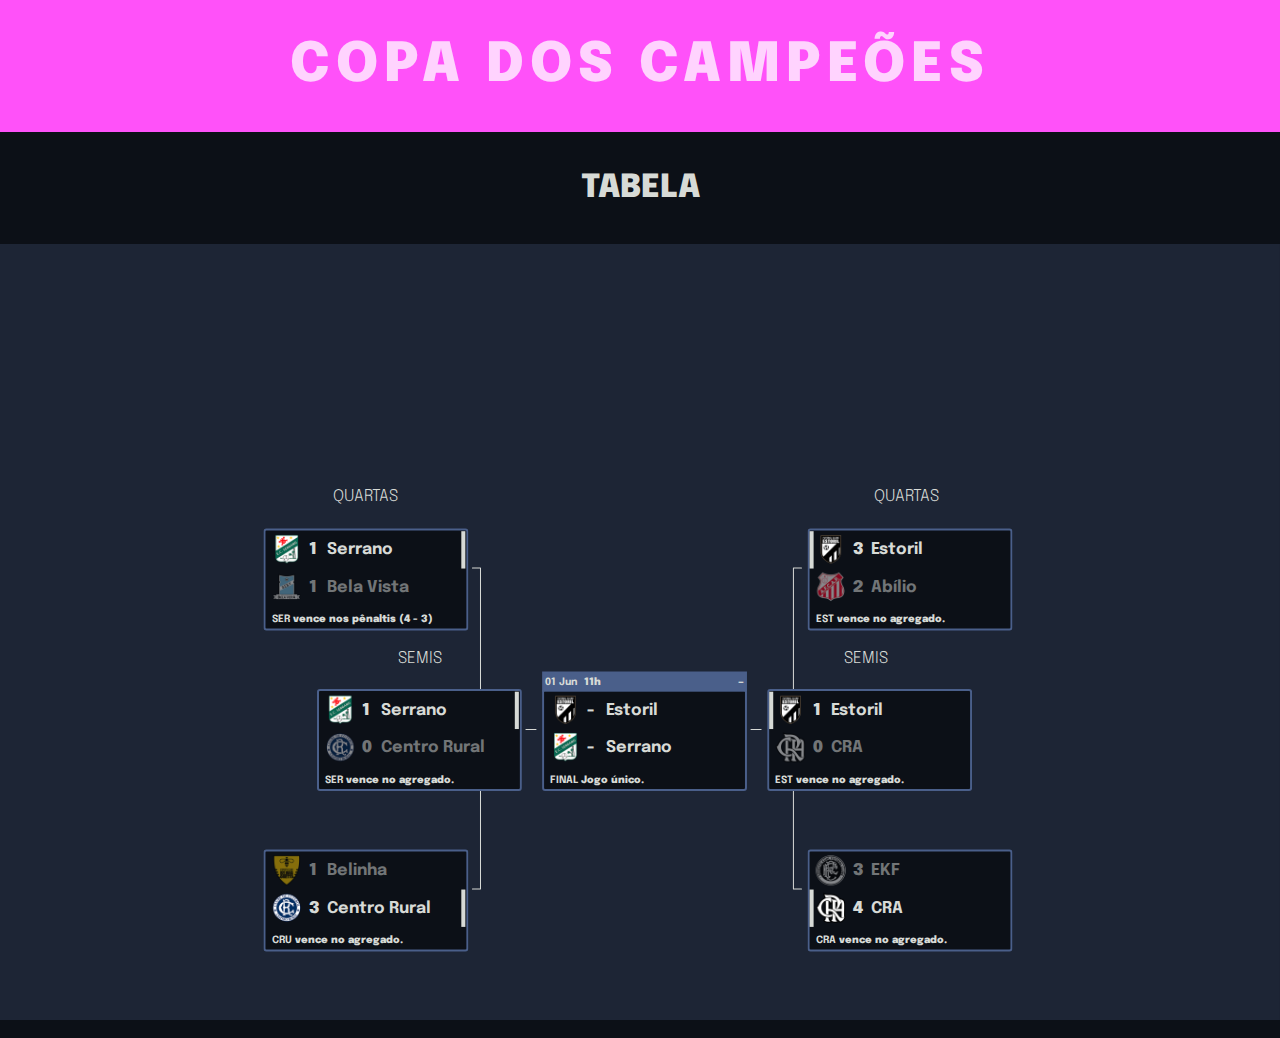
==== ClassificacaoCopaDosCampeoes.html @ d7e55023 "30.5.23 22h19" ====
<!DOCTYPE html>
<html lang="pt-br">

<head>
    <meta charset="UTF-8">
    <meta http-equiv="X-UA-Compatible" content="IE=edge">
    <meta name="viewport" content="width=device-width, initial-scale=1.0">
    <title>Classificação Liga Liméria 2019-20</title>
    <link rel="stylesheet" href="classificacaoMataMata.css">
    <link rel="preconnect" href="https://fonts.googleapis.com">
    <link rel="preconnect" href="https://fonts.gstatic.com" crossorigin>
    <link
        href="https://fonts.googleapis.com/css2?family=Epilogue:ital,wght@0,100;0,200;0,300;0,400;0,500;0,600;0,700;0,800;0,900;1,100;1,200;1,300;1,400;1,500;1,600;1,700;1,800;1,900&display=swap"
        rel="stylesheet">
</head>

<body>
    <nav id="navBar">
        <h1>COPA DOS CAMPEÕES</h1>
    </nav>
    <br>
    <h1 class="tabelaTitulo">TABELA</h1>
    <br>
    <svg viewBox="0 0 1268 769" class="BracketsScalingSvg">
        <g id="BracketsBackground">
            <rect id="BracketsBackground" width="1920" height="1080"></rect>
        </g>
        <g id="brackets" fill="none" stroke="#98A1A8" class="BracketLines"
            stroke-width="1" stroke-linecap="round" stroke-linejoin="round">
            <line x1="521" y1="481" x2="531" y2="481"></line>
            <line x1="744" y1="481" x2="754" y2="481"></line>
            <polyline points="794,321 786,321 786,505"></polyline>
            <polyline points="468,639 476,639 476,536"></polyline>
            <polyline points="468,321 476,321 476,505"></polyline>
            <polyline points="794,639 786,639 786,536"></polyline>
        </g>
        <g id="branding">
            <image width="134" href="https://cdn.nba.com/logos/playoffs/2023/L/finals.svg"
                transform="translate(570, 290)"></image>
        </g>
        <g id="conf-labels" class="BracketsLabel" font-size="16px"
            font-weight="300">
            <g text-anchor="start"><text transform="translate(105, 172)">
                </text><text transform="translate(330, 255)">QUARTAS</text><text
                    transform="translate(394, 415)">SEMIS</text></g>
            <g text-anchor="end"><text transform="translate(1155, 172)">
                </text><text transform="translate(930, 255)">QUARTAS</text><text
                    transform="translate(880, 415)">SEMIS</text></g>
        </g>
        <g class="BracketQuartas2" transform="translate(800, -36)">
            <g transform="translate(0,291)"><a><svg viewBox="0 0 203 118" height="137" width="203">
                        <g>
                            <path
                                class="BracketBackground"
                                stroke-width="2"
                                d="M200,18.3H3c-1.1,0-2,0.9-2,2v95c0,1.1,0.9,2,2,2h197c1.1,0,2-0.9,2-2v-95C202,19.2,201.1,18.3,200,18.3z">
                            </path>
                        </g>
                        <g class="BracketTextColor"
                            transform="translate(0, 23)" opacity="1">
                            <rect height="4" width="37" transform="translate(6, -3) rotate(90)"></rect>
                            <image transform="translate(8, 0)" width="30" height="30"
                                href="assets/img/estoril.png"></image><text
                                transform="translate(63, 20)" font-weight="bold">Estoril</text><text
                                transform="translate(45, 20)"
                                class="BracketTextColor">3</text>
                        </g>
                        <g class="BracketTextColor"
                            transform="translate(0, 60)" opacity="0.5">
                            <image transform="translate(8, 0)" width="30" height="30"
                                href="assets/img/abiliopedro.png"></image><text
                                transform="translate(63, 20)" font-weight="bold">Abílio</text><text
                                transform="translate(45, 20)"
                                class="BracketTextColor">2</text>
                        </g>
                        <g class="BracketSeparator" stroke-width="2px" stroke-linecap="round">
                            <line x1="2.7" x2="200" y1="57" y2="57"></line>
                        </g>
                        <g class="BracketWinTeam" transform="translate(8, 110)"><text
                                font-size="10px">
                                <tspan font-weight="bold">EST </tspan>vence no agregado.
                            </text></g>
                        <g class="BracketSeparator" stroke-width="2px" stroke-linecap="round">
                            <line x1="2.7" x2="200" y1="95" y2="95"></line>
                        </g>
                    </svg></a></g>
            <g transform="translate(0,609)"><a><svg viewBox="0 0 203 118" height="137" width="203">
                        <g>
                            <path
                                class="BracketBackground"
                                stroke-width="2"
                                d="M200,18.3H3c-1.1,0-2,0.9-2,2v95c0,1.1,0.9,2,2,2h197c1.1,0,2-0.9,2-2v-95C202,19.2,201.1,18.3,200,18.3z">
                            </path>
                        </g>
                        <g class="BracketTextColor"
                            transform="translate(0, 23)" opacity="0.5">
                            <image transform="translate(8, 0)" width="30" height="30"
                                href="assets/img/ekf.png"></image><text
                                transform="translate(63, 20)" font-weight="bold">EKF</text><text
                                transform="translate(45, 20)"
                                class="BracketTextColor">3</text>
                        </g>
                        <g class="BracketTextColor"
                            transform="translate(0, 60)" opacity="1">
                            <rect height="4" width="37" transform="translate(6, -3) rotate(90)"></rect>
                            <image transform="translate(8, 0)" width="30" height="30"
                                href="assets/img/cra.png"></image><text
                                transform="translate(63, 20)" font-weight="bold">CRA</text><text
                                transform="translate(45, 20)"
                                class="BracketTextColor">4</text>
                        </g>
                        <g class="BracketSeparator" stroke-width="2px" stroke-linecap="round">
                            <line x1="2.7" x2="200" y1="57" y2="57"></line>
                        </g>
                        <g class="BracketWinTeam" transform="translate(8, 110)"><text
                                font-size="10px">
                                <tspan font-weight="bold">CRA </tspan>vence no agregado.
                            </text></g>
                        <g class="BracketSeparator" stroke-width="2px" stroke-linecap="round">
                            <line x1="2.7" x2="200" y1="95" y2="95"></line>
                        </g>
                    </svg></a></g>
        </g>
        <g class="BracketSemis2" transform="translate(760, -36)">
            <g transform="translate(0,450)"><a><svg viewBox="0 0 203 118" height="137" width="203">
                        <g>
                            <path
                                class="BracketBackground"
                                stroke-width="2"
                                d="M200,18.3H3c-1.1,0-2,0.9-2,2v95c0,1.1,0.9,2,2,2h197c1.1,0,2-0.9,2-2v-95C202,19.2,201.1,18.3,200,18.3z">
                            </path>
                        </g>
                        <g class="BracketTextColor"
                            transform="translate(0, 23)" opacity="1">
                            <rect height="4" width="37" transform="translate(6, -3) rotate(90)"></rect>
                            <image transform="translate(8, 0)" width="30" height="30"
                                href="assets/img/estoril.png"></image><text
                                transform="translate(63, 20)" font-weight="bold">Estoril</text><text
                                transform="translate(45, 20)"
                                class="BracketTextColor">1</text>
                        </g>
                        <g class="BracketTextColor"
                            transform="translate(0, 60)" opacity="0.5">
                            <image transform="translate(8, 0)" width="30" height="30"
                                href="assets/img/cra.png"></image><text
                                transform="translate(63, 20)" font-weight="bold">CRA</text><text
                                transform="translate(45, 20)"
                                class="BracketTextColor">0</text>
                        </g>
                        <g class="BracketSeparator" stroke-width="2px" stroke-linecap="round">
                            <line x1="2.7" x2="200" y1="57" y2="57"></line>
                        </g>
                        <g class="BracketWinTeam" transform="translate(8, 110)"><text
                                font-size="10px">
                                <tspan font-weight="bold">EST </tspan>vence no agregado.
                            </text></g>
                        <g class="BracketSeparator" stroke-width="2px" stroke-linecap="round">
                            <line x1="2.7" x2="200" y1="95" y2="95"></line>
                        </g>
                    </svg></a></g>
        </g>
        <g class="BracketQuartas1" transform="translate(261, -36)">
            <g transform="translate(0,291)"><a><svg viewBox="0 0 203 118" height="137" width="203">
                        <g>
                            <path
                                class="BracketBackground"
                                stroke-width="2"
                                d="M200,18.3H3c-1.1,0-2,0.9-2,2v95c0,1.1,0.9,2,2,2h197c1.1,0,2-0.9,2-2v-95C202,19.2,201.1,18.3,200,18.3z">
                            </path>
                        </g>
                        <g class="BracketTextColor"
                            transform="translate(0, 23)" opacity="1">
                            <rect height="4" width="37" transform="translate(200, -3) rotate(90)"></rect>
                            <image transform="translate(8, 0)" width="30" height="30"
                                href="assets/img/serrano.png"></image><text
                                transform="translate(63, 20)" font-weight="bold">Serrano</text><text
                                transform="translate(45, 20)"
                                class="BracketTextColor">1</text>
                        </g>
                        <g class="BracketTextColor"
                            transform="translate(0, 60)" opacity="0.5">
                            <image transform="translate(8, 0)" width="30" height="30"
                                href="assets/img/belavista.png"></image><text
                                transform="translate(63, 20)" font-weight="bold">Bela Vista</text><text
                                transform="translate(45, 20)"
                                class="BracketTextColor">1</text>
                        </g>
                        <g class="BracketSeparator" stroke-width="2px" stroke-linecap="round">
                            <line x1="2.7" x2="200" y1="57" y2="57"></line>
                        </g>
                        <g class="BracketWinTeam" transform="translate(8, 110)"><text
                                font-size="10px">
                                <tspan font-weight="bold">SER </tspan>vence nos pênaltis (4 - 3)
                            </text></g>
                        <g class="BracketSeparator" stroke-width="2px" stroke-linecap="round">
                            <line x1="2.7" x2="200" y1="95" y2="95"></line>
                        </g>
                    </svg></a></g>
            <g transform="translate(0,609)"><a><svg viewBox="0 0 203 118" height="137" width="203">
                        <g>
                            <path
                                class="BracketBackground"
                                stroke-width="2"
                                d="M200,18.3H3c-1.1,0-2,0.9-2,2v95c0,1.1,0.9,2,2,2h197c1.1,0,2-0.9,2-2v-95C202,19.2,201.1,18.3,200,18.3z">
                            </path>
                        </g>
                        <g class="BracketTextColor"
                            transform="translate(0, 23)" opacity="0.5">
                            <image transform="translate(8, 0)" width="30" height="30"
                                href="assets/img/belinhaometto.png"></image><text
                                transform="translate(63, 20)" font-weight="bold">Belinha</text><text
                                transform="translate(45, 20)"
                                class="BracketTextColor">1</text>
                        </g>
                        <g class="BracketTextColor"
                            transform="translate(0, 60)" opacity="1">
                            <rect height="4" width="37" transform="translate(200, -3) rotate(90)"></rect>
                            <image transform="translate(8, 0)" width="30" height="30"
                                href="assets/img/centrorural.png"></image><text
                                transform="translate(63, 20)" font-weight="bold">Centro Rural</text><text
                                transform="translate(45, 20)"
                                class="BracketTextColor">3</text>
                        </g>
                        <g class="BracketSeparator" stroke-width="2px" stroke-linecap="round">
                            <line x1="2.7" x2="200" y1="57" y2="57"></line>
                        </g>
                        <g class="BracketWinTeam" transform="translate(8, 110)"><text
                                font-size="10px">
                                <tspan font-weight="bold">CRU </tspan>vence no agregado.
                            </text></g>
                        <g class="BracketSeparator" stroke-width="2px" stroke-linecap="round">
                            <line x1="2.7" x2="200" y1="95" y2="95"></line>
                        </g>
                    </svg></a></g>
        </g>
        <g class="BracketSemis1" transform="translate(314, -36)">
            <g transform="translate(0,450)"><a><svg viewBox="0 0 203 118" height="137" width="203">
                        <g>
                            <path
                                class="BracketBackground"
                                stroke-width="2"
                                d="M200,18.3H3c-1.1,0-2,0.9-2,2v95c0,1.1,0.9,2,2,2h197c1.1,0,2-0.9,2-2v-95C202,19.2,201.1,18.3,200,18.3z">
                            </path>
                        </g>
                        <g class="BracketTextColor"
                            transform="translate(0, 23)" opacity="1">
                            <rect height="4" width="37" transform="translate(200, -3) rotate(90)"></rect>
                            <image transform="translate(8, 0)" width="30" height="30"
                                href="assets/img/serrano.png"></image><text
                                transform="translate(63, 20)" font-weight="bold">Serrano</text><text
                                transform="translate(45, 20)"
                                class="BracketTextColor">1</text>
                        </g>
                        <g class="BracketTextColor"
                            transform="translate(0, 60)" opacity="0.5">
                            <image transform="translate(8, 0)" width="30" height="30"
                                href="assets/img/centrorural.png"></image><text
                                transform="translate(63, 20)" font-weight="bold">Centro Rural</text><text
                                transform="translate(45, 20)"
                                class="BracketTextColor">0</text>
                        </g>
                        <g class="BracketSeparator" stroke-width="2px" stroke-linecap="round">
                            <line x1="2.7" x2="200" y1="57" y2="57"></line>
                        </g>
                        <g class="BracketWinTeam" transform="translate(8, 110)"><text
                                font-size="10px">
                                <tspan font-weight="bold">SER </tspan>vence no agregado.
                            </text></g>
                        <g class="BracketSeparator" stroke-width="2px" stroke-linecap="round">
                            <line x1="2.7" x2="200" y1="95" y2="95"></line>
                        </g>
                    </svg></a></g>
        </g>
        <g class="BracketFinal" transform="translate(537, -36)">
            <g transform="translate(0,450)">
                <g><svg viewBox="0 0 203 118" height="137"
                        width="203">
                        <g>
                            <path
                                class="BracketBackground"
                                stroke-width="2"
                                d="M200,18.3H3c-1.1,0-2,0.9-2,2v95c0,1.1,0.9,2,2,2h197c1.1,0,2-0.9,2-2v-95C202,19.2,201.1,18.3,200,18.3z">
                            </path>
                        </g>
                        <g class="BracketTextColor"
                            transform="translate(0, 23)" opacity="1">0<image transform="translate(8, 0)" width="30"
                                height="30" href="assets/img/estoril.png">
                            </image><text transform="translate(63, 20)" font-weight="bold">Estoril</text><text
                                transform="translate(45, 20)"
                                class="BracketTextColor">-</text></g>
                        <g class="BracketTextColor"
                            transform="translate(0, 60)" opacity="1">0<image transform="translate(8, 0)" width="30"
                                height="30" href="assets/img/serrano.png">
                            </image><text transform="translate(63, 20)" font-weight="bold">Serrano</text><text
                                transform="translate(45, 20)"
                                class="BracketTextColor">-</text></g>
                        <g class="BracketSeparator" stroke-width="2px" stroke-linecap="round">
                            <line x1="2.7" x2="200" y1="57" y2="57"></line>
                        </g>
                        <g class="BracketWinTeam" transform="translate(8, 110)"><text
                                font-size="10px">
                                <tspan font-weight="bold">FINAL </tspan>Jogo único.
                            </text></g>
                        <g class="BracketSeparator" stroke-width="2px" stroke-linecap="round">
                            <line x1="2.7" x2="200" y1="95" y2="95"></line>
                        </g>
                        <g class="BracketFinal" font-size="10px"
                            transform="translate(0, 10)">
                            <rect height="20" width="203" transform="translate(0, -10)"></rect><text
                                transform="translate(3, 3)">
                                <tspan font-weight="bold">01 Jun </tspan>
                                <tspan dx="3px">11h</tspan>
                            </text><text font-size="13px" font-weight="bold" text-anchor="end"
                                transform="translate(200, 4)">-</text>
                        </g>
                    </svg></g>
            </g>
        </g>
    </svg>
    <br>
</body>
---- classificacaoMataMata.css ----
/*COLOR PALETTE
#0c1017 primary
#d7dad6 secondary
#006eff tertiary
#002563 fourtiary*/

body {
    margin:0px auto;
    background-color: #0c1017;
}

#primary-color {
    color:#0c1017
}
#secondary-color {
    color:#d7dad6
}
#tertiary-color {
    color:#006eff
}
#fourtiary-color {
    color:#002563
}
#success-color {
    color:#005a51
}
#danger-color {
    color:#db003e
}

hr {
    width:50%
}

th {
    display: table-cell;
    vertical-align: inherit;
    font-weight: bold;
    text-align: -internal-center;
}

table {
    border-collapse: collapse;
    border-spacing: 0;
}

h1 {
    font-family: 'Epilogue', sans-serif;
    font-weight: 900;
    color:#d7dad6;
}

ol,ul {
    list-style-type: none;
}

a{
    text-decoration: none;
}

#navBar {
    background-color: #002563;
    color: #002563;
    display: flex;
    justify-content: center;
    align-items:center;
    padding:2px;
    transition:0.5s;
    font-size: 3vh;
}
#navBar:hover {
    letter-spacing: 6px;
    transition: 1s;
    cursor:pointer;
    background-color: #ff51f9;
    color: #002563;
}
#navBar h1{
    font-family: 'Epilogue', sans-serif;
    font-weight: 900;
    color: #ffd3fe;
    transition: 1s;
}
#navBar h1:hover{
    color: #002563;
    transition: 1s;
}

.tabelaTitulo{
    font-family: 'Epilogue', sans-serif;
    font-weight: 900;
    display: flex;
    justify-content: center;
    color:#d7dad6;
}

.BracketsScalingSvg{
    font-family: 'Epilogue', sans-serif;
    font-weight: 900;
    display: flex;
    justify-content: center;
    align-items: center;
}

#BracketsBackground{
    fill: #1d2535;
    width:100%;
    display: flex;
    justify-content: center;
    align-items: center;
}

.BracketLines{
    stroke:#d7dad6;
}

.BracketsSemi{
    fill:#d7dad6;
}

.BracketsLabel{
    fill:#d7dad6;
}

.BracketTextColor{
    fill:#d7dad6;
}

.BracketOutline {
    stroke:#949593;
    stroke-width: 3px;
}

.BracketSeparator{
    fill:#d7dad6;
}

.BracketWinTeam{
    fill:#d7dad6;
}

.BracketBackground{
    fill: #0c1017;
    stroke:#4a5f8a;
}

.BracketFinal{
    fill: #4a5f8a;
}

.BracketFinal text{
    fill: #d7dad6;
}
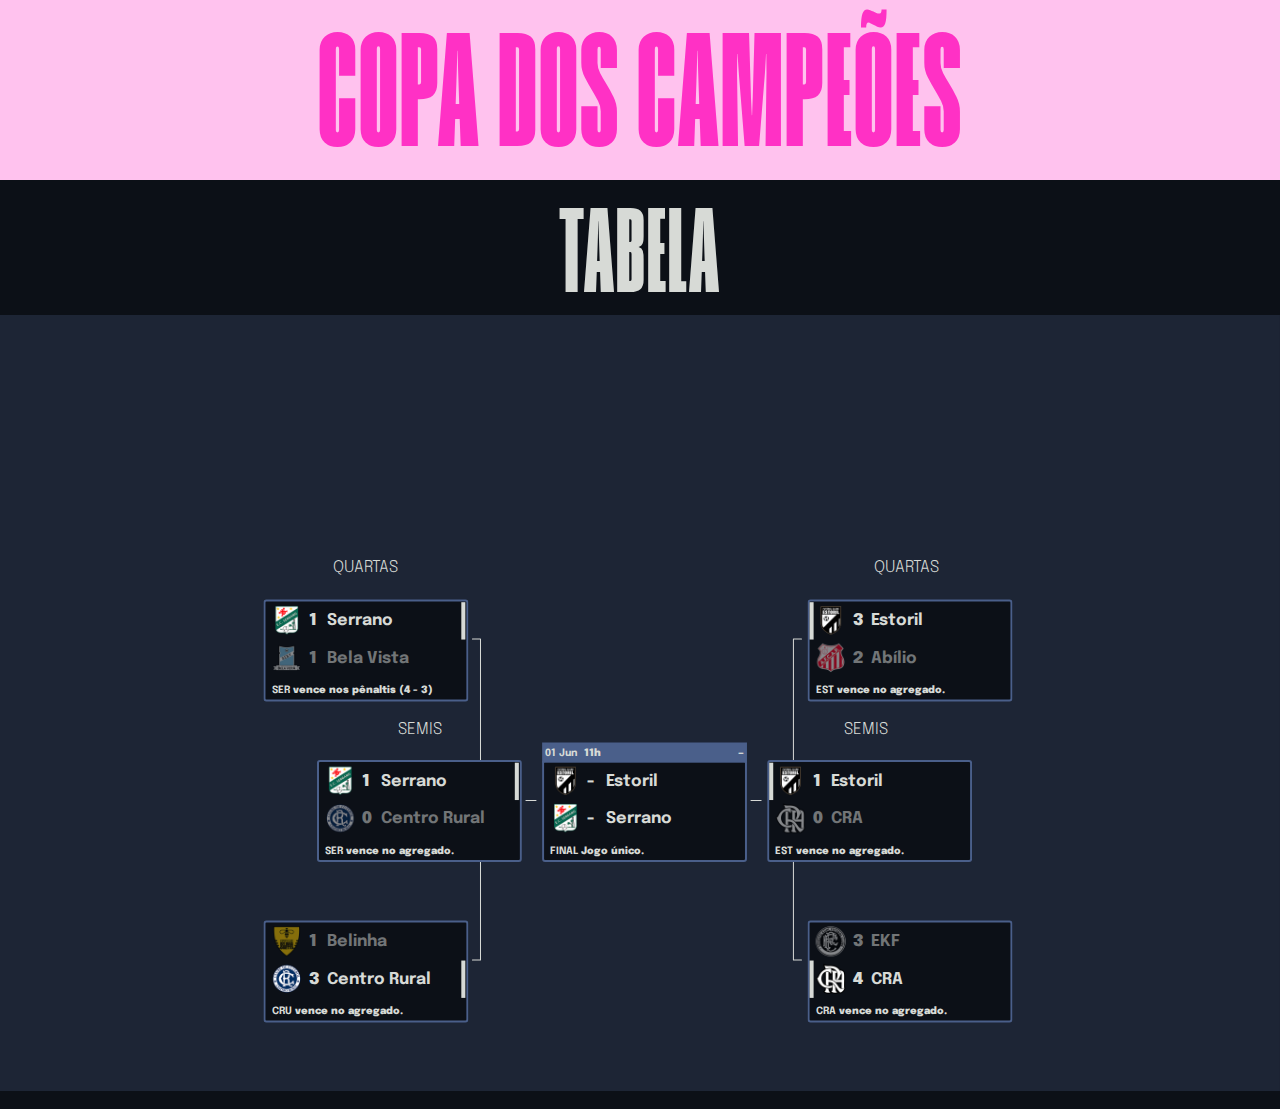
==== commit 4a9daf48: "03.6.23 01h17" ====
--- a/ClassificacaoCopaDosCampeoes.html
+++ b/ClassificacaoCopaDosCampeoes.html
@@ -16,7 +16,9 @@
 
 <body>
     <nav id="navBar">
+        <a href="ClassificacaoCopaDosCampeoes.html">
         <h1>COPA DOS CAMPEÕES</h1>
+        </a>
     </nav>
     <br>
     <h1 class="tabelaTitulo">TABELA</h1>
--- a/classificacaoMataMata.css
+++ b/classificacaoMataMata.css
@@ -4,6 +4,84 @@
 #006eff tertiary
 #002563 fourtiary*/
 
+/* Webfont: Humane-Bold */@font-face {
+    font-family: 'MangoGrotesque';
+    src: url(assets/font/Humane-Bold.eot); /* IE9 Compat Modes */
+    src: url(assets/font/Humane-Bold.eot?#iefix) format('embedded-opentype'), /* IE6-IE8 */
+         url(assets/font/Humane-Bold.woff) format('woff'), /* Modern Browsers */
+         url(assets/font/Humane-Bold.woff2) format('woff2'), /* Modern Browsers */
+         url(assets/font/Humane-Bold.ttf) format('truetype'); /* Safari, Android, iOS */
+             font-style: normal;
+    font-weight: bold;
+    text-rendering: optimizeLegibility;
+}
+/* Webfont: Humane-ExtraLight */@font-face {
+    font-family: 'MangoGrotesqueExtLt';
+    src: url(assets/font/Humane-ExtraLight.eot); /* IE9 Compat Modes */
+    src: url(assets/font/Humane-ExtraLight.eot?#iefix) format('embedded-opentype'), /* IE6-IE8 */
+         url(assets/font/Humane-ExtraLight.woff) format('woff'), /* Modern Browsers */
+         url(assets/font/Humane-ExtraLight.woff2) format('woff2'), /* Modern Browsers */
+         url(assets/font/Humane-ExtraLight.ttf) format('truetype'); /* Safari, Android, iOS */
+             font-style: normal;
+    font-weight: normal;
+    text-rendering: optimizeLegibility;
+}
+/* Webfont: Humane-Light */@font-face {
+    font-family: 'MangoGrotesqueLight';
+    src: url(assets/font/Humane-Light.eot); /* IE9 Compat Modes */
+    src: url(assets/font/Humane-Light.eot?#iefix) format('embedded-opentype'), /* IE6-IE8 */
+         url(assets/font/Humane-Light.woff) format('woff'), /* Modern Browsers */
+         url(assets/font/Humane-Light.woff2) format('woff2'), /* Modern Browsers */
+         url(assets/font/Humane-Light.ttf) format('truetype'); /* Safari, Android, iOS */
+             font-style: normal;
+    font-weight: normal;
+    text-rendering: optimizeLegibility;
+}
+/* Webfont: Humane-Medium */@font-face {
+    font-family: 'MangoGrotesqueMed';
+    src: url(assets/font/Humane-Medium.eot); /* IE9 Compat Modes */
+    src: url(assets/font/Humane-Medium.eot?#iefix) format('embedded-opentype'), /* IE6-IE8 */
+         url(assets/font/Humane-Medium.woff) format('woff'), /* Modern Browsers */
+         url(assets/font/Humane-Medium.woff2) format('woff2'), /* Modern Browsers */
+         url(assets/font/Humane-Medium.ttf) format('truetype'); /* Safari, Android, iOS */
+             font-style: normal;
+    font-weight: normal;
+    text-rendering: optimizeLegibility;
+}
+/* Webfont: Humane-Regular */@font-face {
+    font-family: 'MangoGrotesque';
+    src: url(assets/font/Humane-Regular.eot); /* IE9 Compat Modes */
+    src: url(assets/font/Humane-Regular.eot?#iefix) format('embedded-opentype'), /* IE6-IE8 */
+         url(assets/font/Humane-Regular.woff) format('woff'), /* Modern Browsers */
+         url(assets/font/Humane-Regular.woff2) format('woff2'), /* Modern Browsers */
+         url(assets/font/Humane-Regular.ttf) format('truetype'); /* Safari, Android, iOS */
+             font-style: normal;
+    font-weight: normal;
+    text-rendering: optimizeLegibility;
+}
+/* Webfont: Humane-SemiBold */@font-face {
+    font-family: 'MangoGrotesqueSemBd';
+    src: url(assets/font/Humane-SemiBold.eot); /* IE9 Compat Modes */
+    src: url(assets/font/Humane-SemiBold.eot?#iefix) format('embedded-opentype'), /* IE6-IE8 */
+         url(assets/font/Humane-SemiBold.woff) format('woff'), /* Modern Browsers */
+         url(assets/font/Humane-SemiBold.woff2) format('woff2'), /* Modern Browsers */
+         url(assets/font/Humane-SemiBold.ttf) format('truetype'); /* Safari, Android, iOS */
+             font-style: normal;
+    font-weight: normal;
+    text-rendering: optimizeLegibility;
+}
+/* Webfont: Humane-Thin */@font-face {
+    font-family: 'MangoGrotesqueThin';
+    src: url(assets/font/Humane-Thin.eot); /* IE9 Compat Modes */
+    src: url(assets/font/Humane-Thin.eot?#iefix) format('embedded-opentype'), /* IE6-IE8 */
+         url(assets/font/Humane-Thin.woff) format('woff'), /* Modern Browsers */
+         url(assets/font/Humane-Thin.woff2) format('woff2'), /* Modern Browsers */
+         url(assets/font/Humane-Thin.ttf) format('truetype'); /* Safari, Android, iOS */
+             font-style: normal;
+    font-weight: normal;
+    text-rendering: optimizeLegibility;
+}
+
 body {
     margin:0px auto;
     background-color: #0c1017;
@@ -44,9 +122,35 @@
     border-spacing: 0;
 }
 
+a{
+    text-decoration: none;
+}
+
 h1 {
-    font-family: 'Epilogue', sans-serif;
+    font-family: 'MangoGrotesque', sans-serif;
     font-weight: 900;
+    color:#d7dad6;
+    letter-spacing: 2px;
+    text-transform: uppercase;
+}
+h2 {
+    font-family: 'Epilogue', sans-serif;
+    font-weight: 700;
+    color:#d7dad6;
+}
+h3 {
+    font-family: 'Epilogue', sans-serif;
+    font-weight: 500;
+    color:#d7dad6;
+}
+h4 {
+    font-family: 'Epilogue', sans-serif;
+    font-weight: 300;
+    color:#d7dad6;
+}
+p {
+    font-family: 'Epilogue', sans-serif;
+    font-weight: 300;
     color:#d7dad6;
 }
 
@@ -60,38 +164,36 @@
 
 #navBar {
     background-color: #002563;
-    color: #002563;
     display: flex;
     justify-content: center;
     align-items:center;
-    padding:2px;
     transition:0.5s;
-    font-size: 3vh;
+    font-size: 9vh;
 }
 #navBar:hover {
-    letter-spacing: 6px;
     transition: 1s;
     cursor:pointer;
-    background-color: #ff51f9;
-    color: #002563;
+    background-color: #ffc2ee;
 }
 #navBar h1{
-    font-family: 'Epilogue', sans-serif;
-    font-weight: 900;
-    color: #ffd3fe;
+    color: #ff31c5;
     transition: 1s;
+    margin-bottom: 0px;
+    margin-top: 20px;
 }
 #navBar h1:hover{
-    color: #002563;
+    color: #0f2142;
     transition: 1s;
+    letter-spacing: 12px;
 }
 
 .tabelaTitulo{
-    font-family: 'Epilogue', sans-serif;
-    font-weight: 900;
-    display: flex;
-    justify-content: center;
-    color:#d7dad6;
+    display: flex;
+    justify-content: center;
+    color:#d7dad6;
+    font-size: 120px;
+    margin-bottom: -20px;
+    margin-top: 0px;
 }
 
 .BracketsScalingSvg{
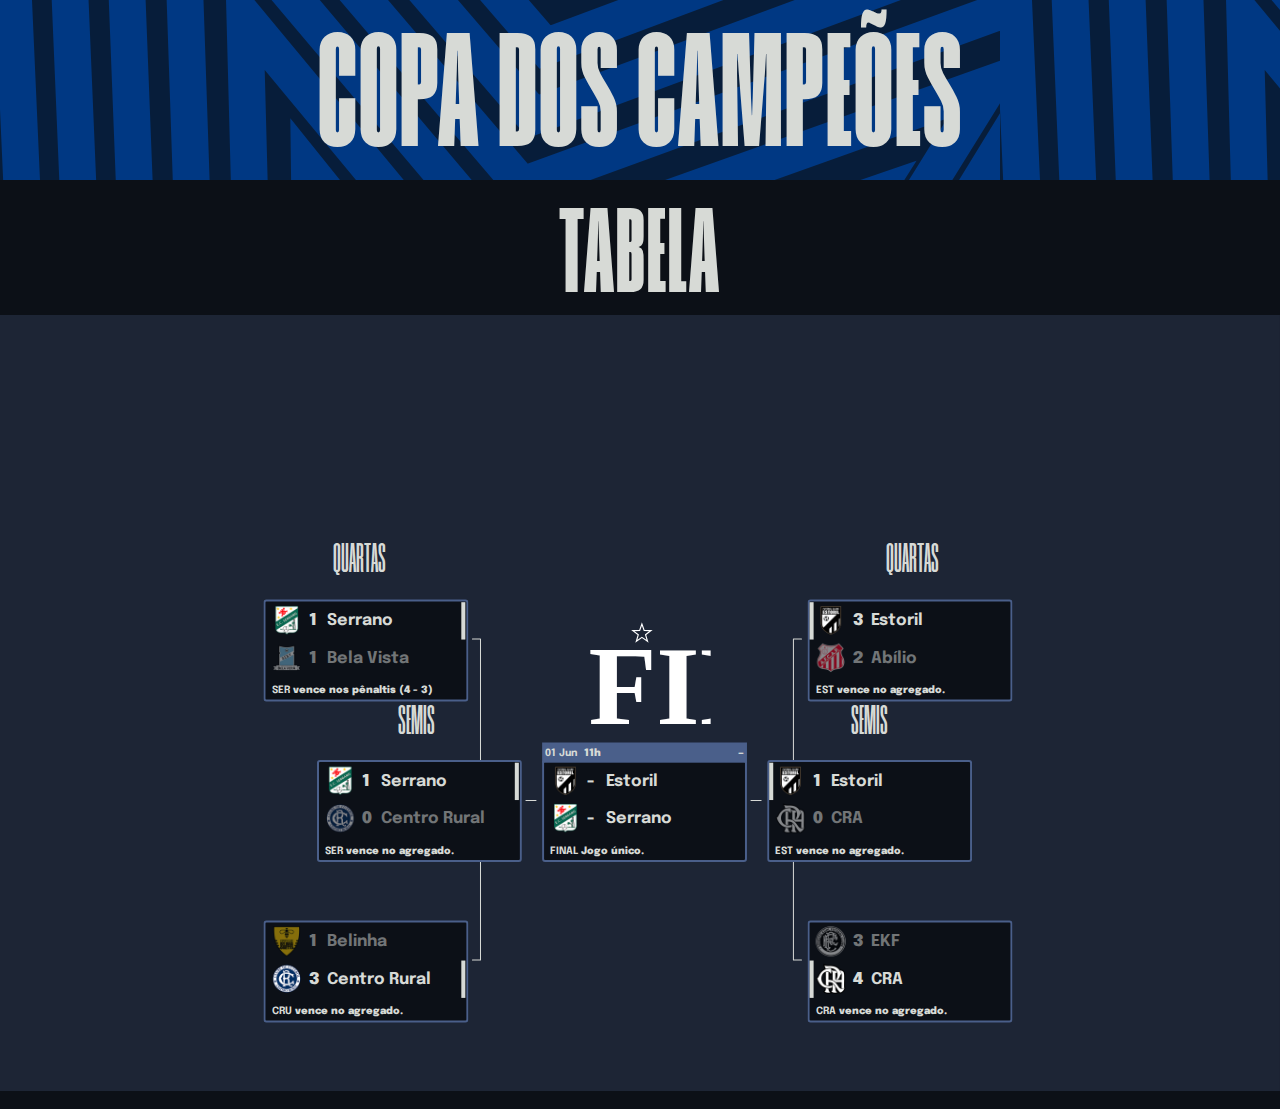
==== commit e84546d3: "4.6.23 16h45" ====
--- a/ClassificacaoCopaDosCampeoes.html
+++ b/ClassificacaoCopaDosCampeoes.html
@@ -37,7 +37,7 @@
             <polyline points="794,639 786,639 786,536"></polyline>
         </g>
         <g id="branding">
-            <image width="134" href="https://cdn.nba.com/logos/playoffs/2023/L/finals.svg"
+            <image width="134" href="assets/icons/final.svg"
                 transform="translate(570, 290)"></image>
         </g>
         <g id="conf-labels" class="BracketsLabel" font-size="16px"
--- a/classificacaoMataMata.css
+++ b/classificacaoMataMata.css
@@ -3,6 +3,39 @@
 #d7dad6 secondary
 #006eff tertiary
 #002563 fourtiary*/
+
+@font-face {
+    font-family: 'TimesModern';
+    src: url('assets/fonts/TimesModern-Bold.woff2') format('woff2');
+    font-weight: bold;
+    font-style: normal;
+    font-display: swap;
+}
+
+@font-face {
+    font-family: 'TimesDigitalW04-RegularSC';
+    src: url('assets/fonts/TimesDigitalW04-RegularSC.woff2') format('woff2');
+    font-weight: normal;
+    font-style: normal;
+    font-display: swap;
+}
+
+@font-face {
+    font-family: 'TimesModern';
+    src: url('assets/fonts/TimesModern-Regular.woff2') format('woff2');
+    font-weight: normal;
+    font-style: normal;
+    font-display: swap;
+}
+
+@font-face {
+    font-family: 'TimesDigitalW04';
+    src: url('assets/fonts/TimesDigitalW04-Regular.woff2') format('woff2');
+    font-weight: normal;
+    font-style: normal;
+    font-display: swap;
+}
+
 
 /* Webfont: Humane-Bold */@font-face {
     font-family: 'MangoGrotesque';
@@ -163,28 +196,40 @@
 }
 
 #navBar {
-    background-color: #002563;
+    background-color: #071d3a;
+    background-image: url("assets/backgrounds/star-background.svg");
     display: flex;
     justify-content: center;
     align-items:center;
     transition:0.5s;
     font-size: 9vh;
+    text-decoration: none;
 }
 #navBar:hover {
     transition: 1s;
     cursor:pointer;
-    background-color: #ffc2ee;
 }
 #navBar h1{
-    color: #ff31c5;
+    color: #d7dad6;
     transition: 1s;
     margin-bottom: 0px;
     margin-top: 20px;
+    text-decoration: none;
 }
 #navBar h1:hover{
-    color: #0f2142;
     transition: 1s;
     letter-spacing: 12px;
+}
+
+#conf-labels{
+    font-family: 'MangoGrotesque';
+    font-size:4.5vh;
+    transition: 1s;
+    cursor: pointer;
+}
+#conf-labels:hover{
+    letter-spacing: 4px;
+    transition: 1s;
 }
 
 .tabelaTitulo{
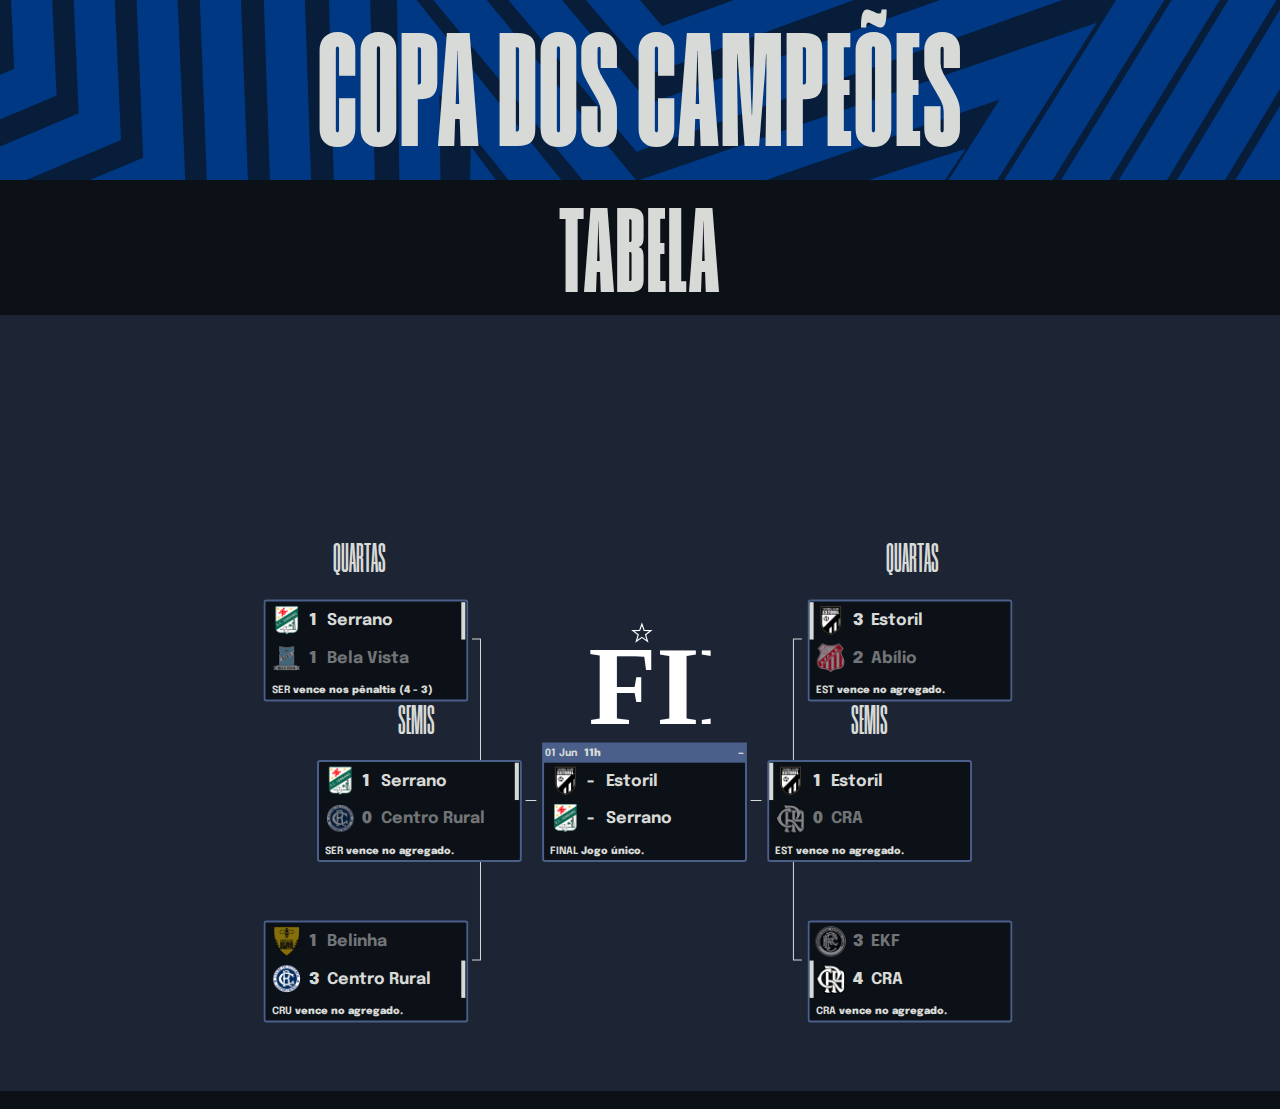
==== commit 21bde013: "5.6.2023 10h55" ====
--- a/ClassificacaoCopaDosCampeoes.html
+++ b/ClassificacaoCopaDosCampeoes.html
@@ -16,7 +16,7 @@
 
 <body>
     <nav id="navBar">
-        <a href="ClassificacaoCopaDosCampeoes.html">
+        <a href="Index.html">
         <h1>COPA DOS CAMPEÕES</h1>
         </a>
     </nav>
--- a/classificacaoMataMata.css
+++ b/classificacaoMataMata.css
@@ -195,9 +195,18 @@
     text-decoration: none;
 }
 
+hr {
+    width:50%;
+    border-top: 0.3px solid #87b3ff;
+    border-bottom-width:0px;
+}
+
 #navBar {
     background-color: #071d3a;
     background-image: url("assets/backgrounds/star-background.svg");
+    background-size: cover;
+    background-attachment: fixed;
+    background-position: center;
     display: flex;
     justify-content: center;
     align-items:center;
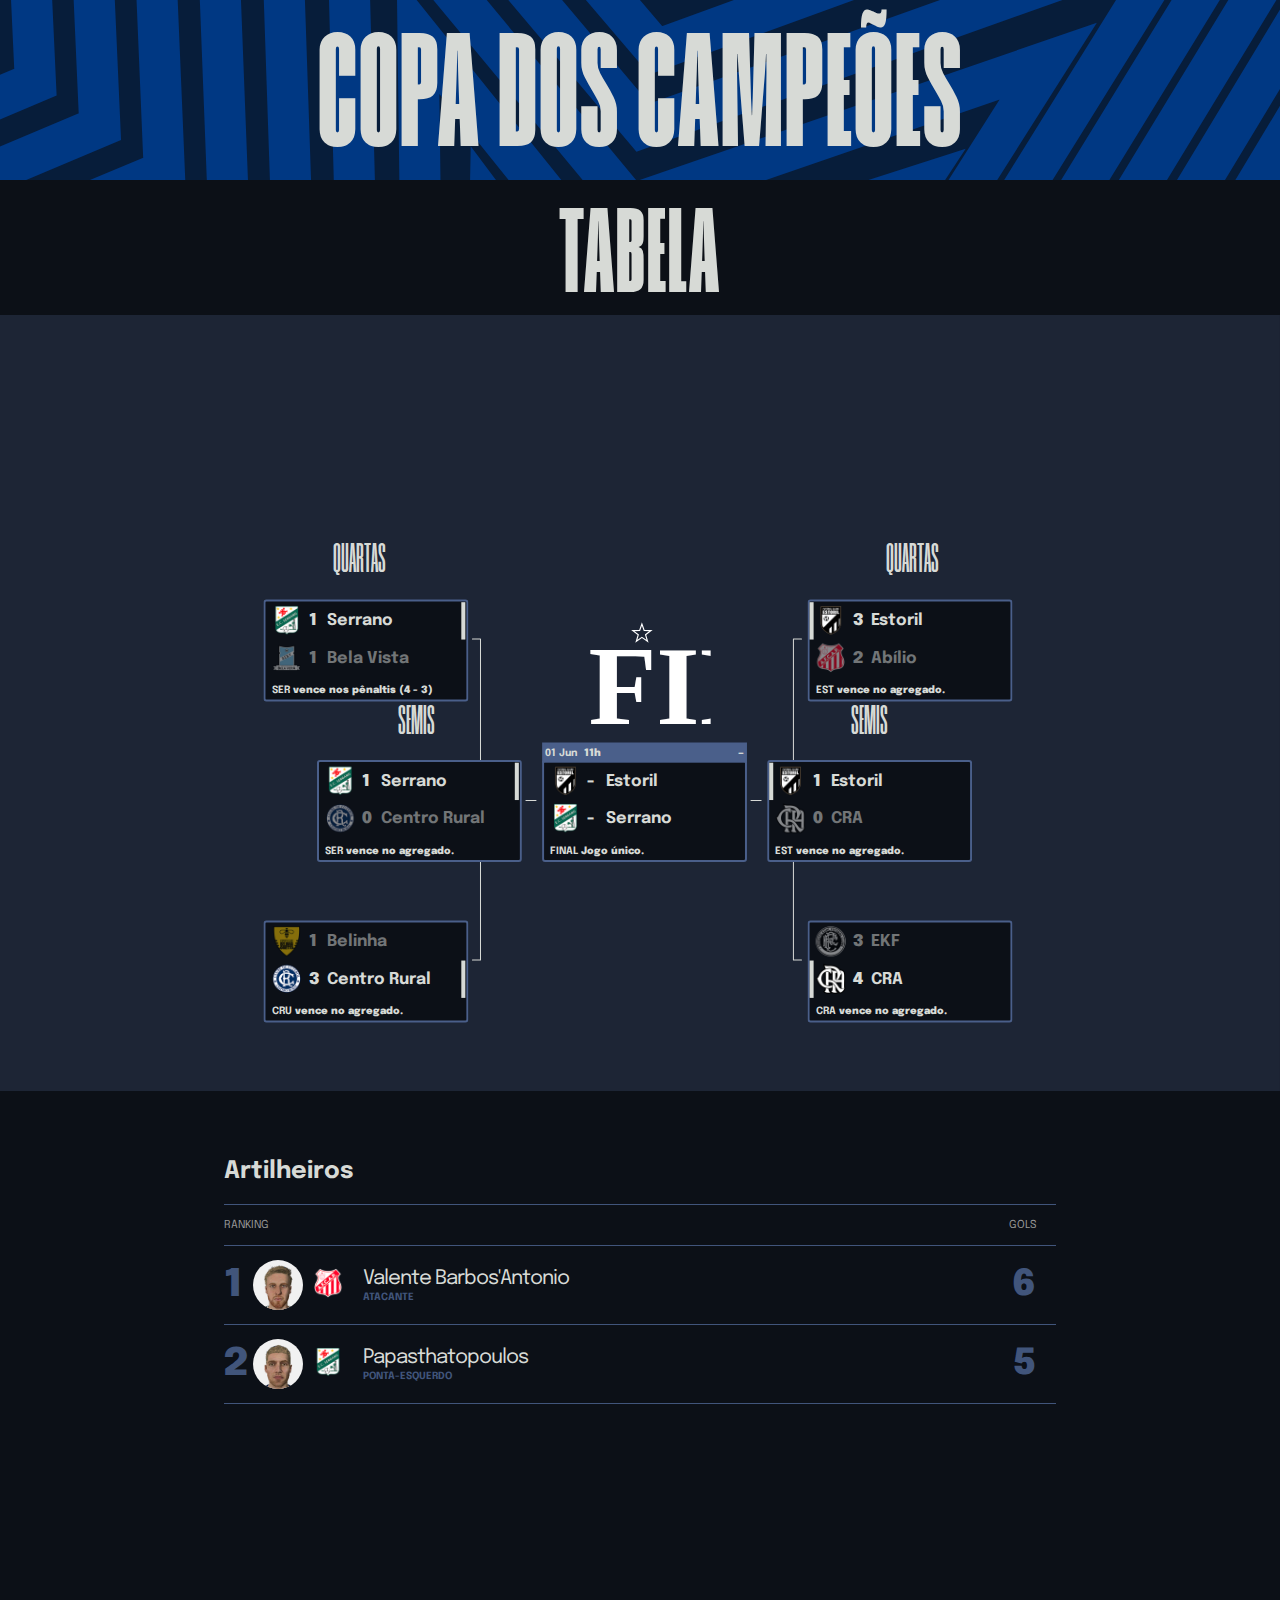
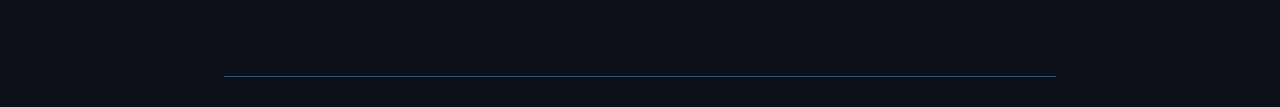
==== commit 4f9e8140: "9.6.23 23h37" ====
--- a/ClassificacaoCopaDosCampeoes.html
+++ b/ClassificacaoCopaDosCampeoes.html
@@ -5,7 +5,7 @@
     <meta charset="UTF-8">
     <meta http-equiv="X-UA-Compatible" content="IE=edge">
     <meta name="viewport" content="width=device-width, initial-scale=1.0">
-    <title>Classificação Liga Liméria 2019-20</title>
+    <title>Classificação Copa dos Campeões 2023-24</title>
     <link rel="stylesheet" href="classificacaoMataMata.css">
     <link rel="preconnect" href="https://fonts.googleapis.com">
     <link rel="preconnect" href="https://fonts.gstatic.com" crossorigin>
@@ -16,7 +16,7 @@
 
 <body>
     <nav id="navBar">
-        <a href="Index.html">
+        <a href="index.html">
         <h1>COPA DOS CAMPEÕES</h1>
         </a>
     </nav>
@@ -61,92 +61,96 @@
                         <g class="BracketTextColor"
                             transform="translate(0, 23)" opacity="1">
                             <rect height="4" width="37" transform="translate(6, -3) rotate(90)"></rect>
+                            <a href="PaginaTime.html">
+                            <image transform="translate(8, 0)" width="30" height="30"
+                                href="assets/img/estoril.png"></image></a><text
+                                transform="translate(63, 20)" font-weight="bold">Estoril</text><text
+                                transform="translate(45, 20)"
+                                class="BracketTextColor">3</text>
+                        </g>
+                        <g class="BracketTextColor"
+                            transform="translate(0, 60)" opacity="0.5">
+                            <a href="PaginaTime.html">
+                            <image transform="translate(8, 0)" width="30" height="30"
+                                href="assets/img/abiliopedro.png"></image></a><text
+                                transform="translate(63, 20)" font-weight="bold">Abílio</text><text
+                                transform="translate(45, 20)"
+                                class="BracketTextColor">2</text>
+                        </g>
+                        <g class="BracketSeparator" stroke-width="2px" stroke-linecap="round">
+                            <line x1="2.7" x2="200" y1="57" y2="57"></line>
+                        </g>
+                        <g class="BracketWinTeam" transform="translate(8, 110)"><text
+                                font-size="10px">
+                                <tspan font-weight="bold">EST </tspan>vence no agregado.
+                            </text></g>
+                        <g class="BracketSeparator" stroke-width="2px" stroke-linecap="round">
+                            <line x1="2.7" x2="200" y1="95" y2="95"></line>
+                        </g>
+                    </svg></a></g>
+            <g transform="translate(0,609)"><a><svg viewBox="0 0 203 118" height="137" width="203">
+                        <g>
+                            <path
+                                class="BracketBackground"
+                                stroke-width="2"
+                                d="M200,18.3H3c-1.1,0-2,0.9-2,2v95c0,1.1,0.9,2,2,2h197c1.1,0,2-0.9,2-2v-95C202,19.2,201.1,18.3,200,18.3z">
+                            </path>
+                        </g>
+                        <g class="BracketTextColor"
+                            transform="translate(0, 23)" opacity="0.5">
+                            <a href="PaginaTime.html">
+                            <image transform="translate(8, 0)" width="30" height="30"
+                                href="assets/img/ekf.png"></image></a><text
+                                transform="translate(63, 20)" font-weight="bold">EKF</text><text
+                                transform="translate(45, 20)"
+                                class="BracketTextColor">3</text>
+                        </g>
+                        <g class="BracketTextColor"
+                            transform="translate(0, 60)" opacity="1">
+                            <rect height="4" width="37" transform="translate(6, -3) rotate(90)"></rect>
+                            <a href="PaginaTime.html">
+                            <image transform="translate(8, 0)" width="30" height="30"
+                                href="assets/img/cra.png"></image></a><text
+                                transform="translate(63, 20)" font-weight="bold">CRA</text><text
+                                transform="translate(45, 20)"
+                                class="BracketTextColor">4</text>
+                        </g>
+                        <g class="BracketSeparator" stroke-width="2px" stroke-linecap="round">
+                            <line x1="2.7" x2="200" y1="57" y2="57"></line>
+                        </g>
+                        <g class="BracketWinTeam" transform="translate(8, 110)"><text
+                                font-size="10px">
+                                <tspan font-weight="bold">CRA </tspan>vence no agregado.
+                            </text></g>
+                        <g class="BracketSeparator" stroke-width="2px" stroke-linecap="round">
+                            <line x1="2.7" x2="200" y1="95" y2="95"></line>
+                        </g>
+                    </svg></a></g>
+        </g>
+        <g class="BracketSemis2" transform="translate(760, -36)">
+            <g transform="translate(0,450)"><a><svg viewBox="0 0 203 118" height="137" width="203">
+                        <g>
+                            <path
+                                class="BracketBackground"
+                                stroke-width="2"
+                                d="M200,18.3H3c-1.1,0-2,0.9-2,2v95c0,1.1,0.9,2,2,2h197c1.1,0,2-0.9,2-2v-95C202,19.2,201.1,18.3,200,18.3z">
+                            </path>
+                        </g>
+                        <g class="BracketTextColor"
+                            transform="translate(0, 23)" opacity="1">
+                            <rect height="4" width="37" transform="translate(6, -3) rotate(90)"></rect>
                             <image transform="translate(8, 0)" width="30" height="30"
                                 href="assets/img/estoril.png"></image><text
                                 transform="translate(63, 20)" font-weight="bold">Estoril</text><text
                                 transform="translate(45, 20)"
-                                class="BracketTextColor">3</text>
+                                class="BracketTextColor">1</text>
                         </g>
                         <g class="BracketTextColor"
                             transform="translate(0, 60)" opacity="0.5">
-                            <image transform="translate(8, 0)" width="30" height="30"
-                                href="assets/img/abiliopedro.png"></image><text
-                                transform="translate(63, 20)" font-weight="bold">Abílio</text><text
-                                transform="translate(45, 20)"
-                                class="BracketTextColor">2</text>
-                        </g>
-                        <g class="BracketSeparator" stroke-width="2px" stroke-linecap="round">
-                            <line x1="2.7" x2="200" y1="57" y2="57"></line>
-                        </g>
-                        <g class="BracketWinTeam" transform="translate(8, 110)"><text
-                                font-size="10px">
-                                <tspan font-weight="bold">EST </tspan>vence no agregado.
-                            </text></g>
-                        <g class="BracketSeparator" stroke-width="2px" stroke-linecap="round">
-                            <line x1="2.7" x2="200" y1="95" y2="95"></line>
-                        </g>
-                    </svg></a></g>
-            <g transform="translate(0,609)"><a><svg viewBox="0 0 203 118" height="137" width="203">
-                        <g>
-                            <path
-                                class="BracketBackground"
-                                stroke-width="2"
-                                d="M200,18.3H3c-1.1,0-2,0.9-2,2v95c0,1.1,0.9,2,2,2h197c1.1,0,2-0.9,2-2v-95C202,19.2,201.1,18.3,200,18.3z">
-                            </path>
-                        </g>
-                        <g class="BracketTextColor"
-                            transform="translate(0, 23)" opacity="0.5">
-                            <image transform="translate(8, 0)" width="30" height="30"
-                                href="assets/img/ekf.png"></image><text
-                                transform="translate(63, 20)" font-weight="bold">EKF</text><text
-                                transform="translate(45, 20)"
-                                class="BracketTextColor">3</text>
-                        </g>
-                        <g class="BracketTextColor"
-                            transform="translate(0, 60)" opacity="1">
-                            <rect height="4" width="37" transform="translate(6, -3) rotate(90)"></rect>
                             <image transform="translate(8, 0)" width="30" height="30"
                                 href="assets/img/cra.png"></image><text
                                 transform="translate(63, 20)" font-weight="bold">CRA</text><text
                                 transform="translate(45, 20)"
-                                class="BracketTextColor">4</text>
-                        </g>
-                        <g class="BracketSeparator" stroke-width="2px" stroke-linecap="round">
-                            <line x1="2.7" x2="200" y1="57" y2="57"></line>
-                        </g>
-                        <g class="BracketWinTeam" transform="translate(8, 110)"><text
-                                font-size="10px">
-                                <tspan font-weight="bold">CRA </tspan>vence no agregado.
-                            </text></g>
-                        <g class="BracketSeparator" stroke-width="2px" stroke-linecap="round">
-                            <line x1="2.7" x2="200" y1="95" y2="95"></line>
-                        </g>
-                    </svg></a></g>
-        </g>
-        <g class="BracketSemis2" transform="translate(760, -36)">
-            <g transform="translate(0,450)"><a><svg viewBox="0 0 203 118" height="137" width="203">
-                        <g>
-                            <path
-                                class="BracketBackground"
-                                stroke-width="2"
-                                d="M200,18.3H3c-1.1,0-2,0.9-2,2v95c0,1.1,0.9,2,2,2h197c1.1,0,2-0.9,2-2v-95C202,19.2,201.1,18.3,200,18.3z">
-                            </path>
-                        </g>
-                        <g class="BracketTextColor"
-                            transform="translate(0, 23)" opacity="1">
-                            <rect height="4" width="37" transform="translate(6, -3) rotate(90)"></rect>
-                            <image transform="translate(8, 0)" width="30" height="30"
-                                href="assets/img/estoril.png"></image><text
-                                transform="translate(63, 20)" font-weight="bold">Estoril</text><text
-                                transform="translate(45, 20)"
-                                class="BracketTextColor">1</text>
-                        </g>
-                        <g class="BracketTextColor"
-                            transform="translate(0, 60)" opacity="0.5">
-                            <image transform="translate(8, 0)" width="30" height="30"
-                                href="assets/img/cra.png"></image><text
-                                transform="translate(63, 20)" font-weight="bold">CRA</text><text
-                                transform="translate(45, 20)"
                                 class="BracketTextColor">0</text>
                         </g>
                         <g class="BracketSeparator" stroke-width="2px" stroke-linecap="round">
@@ -173,16 +177,18 @@
                         <g class="BracketTextColor"
                             transform="translate(0, 23)" opacity="1">
                             <rect height="4" width="37" transform="translate(200, -3) rotate(90)"></rect>
-                            <image transform="translate(8, 0)" width="30" height="30"
-                                href="assets/img/serrano.png"></image><text
+                            <a href="PaginaTime.html">
+                            <image transform="translate(8, 0)" width="30" height="30"
+                                href="assets/img/serrano.png"></image></a><text
                                 transform="translate(63, 20)" font-weight="bold">Serrano</text><text
                                 transform="translate(45, 20)"
                                 class="BracketTextColor">1</text>
                         </g>
                         <g class="BracketTextColor"
                             transform="translate(0, 60)" opacity="0.5">
-                            <image transform="translate(8, 0)" width="30" height="30"
-                                href="assets/img/belavista.png"></image><text
+                            <a href="PaginaTime.html">
+                            <image transform="translate(8, 0)" width="30" height="30"
+                                href="assets/img/belavista.png"></image></a><text
                                 transform="translate(63, 20)" font-weight="bold">Bela Vista</text><text
                                 transform="translate(45, 20)"
                                 class="BracketTextColor">1</text>
@@ -208,8 +214,9 @@
                         </g>
                         <g class="BracketTextColor"
                             transform="translate(0, 23)" opacity="0.5">
-                            <image transform="translate(8, 0)" width="30" height="30"
-                                href="assets/img/belinhaometto.png"></image><text
+                            <a href="PaginaTime.html">
+                            <image transform="translate(8, 0)" width="30" height="30"
+                                href="assets/img/belinhaometto.png"></image></a><text
                                 transform="translate(63, 20)" font-weight="bold">Belinha</text><text
                                 transform="translate(45, 20)"
                                 class="BracketTextColor">1</text>
@@ -217,8 +224,9 @@
                         <g class="BracketTextColor"
                             transform="translate(0, 60)" opacity="1">
                             <rect height="4" width="37" transform="translate(200, -3) rotate(90)"></rect>
-                            <image transform="translate(8, 0)" width="30" height="30"
-                                href="assets/img/centrorural.png"></image><text
+                            <a href="PaginaTime.html">
+                            <image transform="translate(8, 0)" width="30" height="30"
+                                href="assets/img/centrorural.png"></image></a><text
                                 transform="translate(63, 20)" font-weight="bold">Centro Rural</text><text
                                 transform="translate(45, 20)"
                                 class="BracketTextColor">3</text>
@@ -320,4 +328,49 @@
         </g>
     </svg>
     <br>
-</body>+    <section class="artilheirosCampeonato">
+        <h2 class="tabelaSubtitulo">Artilheiros</h2>
+        <div class="ranking">
+            <div class="rankingWrapper">
+                <div class="rankingHeader">
+                    <div>Ranking</div>
+                    <div class="rankingHeaderGols">Gols</div>
+                </div>
+                <div class="rankingConteudo">
+                    <div class="rankingItemWrapper">
+                        <div class="rankingItem"> 1 </div>
+                        <div class="jogador">
+                            <div class="jogadorFoto"> <img
+                                    src="assets/faces/p134792.png"
+                                    width="50" height="50" alt="Valente Barbos'Antonio"> </div>
+                            <div class="jogadorEscudo"> <img
+                                    src="assets/img/abiliopedro.png"
+                                    width="30" height="30" alt="Abílio Pedro"> </div>
+                            <div class="jogadorInfo">
+                                <div class="jogadorNome">Valente Barbos'Antonio</div>
+                                <div class="jogadorPosicao">Atacante</div>
+                            </div>
+                            <div class="jogadorGols"> 6 </div>
+                        </div>
+                    </div>
+                    <div class="rankingItemWrapper">
+                        <div class="rankingItem"> 2 </div>
+                        <div class="jogador">
+                            <div class="jogadorFoto"> <img
+                                    src="assets/faces/p137498.png"
+                                    width="50" height="50" alt="Papasthatopoulos"> </div>
+                            <div class="jogadorEscudo"> <img
+                                    src="assets/img/serrano.png"
+                                    width="30" height="30" alt="Serrano"> </div>
+                            <div class="jogadorInfo">
+                                <div class="jogadorNome">Papasthatopoulos</div>
+                                <div class="jogadorPosicao">Ponta-Esquerdo</div>
+                            </div>
+                            <div class="jogadorGols"> 5 </div>
+                        </div>
+                    </div>
+                </div> <!-- ranking content -->
+            </div> <!-- ranking wrapper -->
+        </div> <!-- ranking -->
+    </section>
+</body>
--- a/classificacaoMataMata.css
+++ b/classificacaoMataMata.css
@@ -306,4 +306,87 @@
 
 .BracketFinal text{
     fill: #d7dad6;
+}
+
+.artilheirosCampeonato{
+    -webkit-font-smoothing: antialiased;
+    padding-top: 30px;
+    padding-bottom: 30px;
+    display: block;
+    width: 65%;
+    margin: 0 auto;
+}
+.rankingHeader{
+    font-family: 'Epilogue', sans-serif;
+    display: flex;
+    align-items: center;
+    height: 40px;
+    border-width: 1px 0;
+    border-style: solid;
+    border-color: #41557b;
+    color: #999;
+    font-size: 11px;
+    text-transform: uppercase;
+}
+.rankingHeaderGols{
+    margin-left: auto;
+    padding-right: 20px;
+}
+.rankingConteudo{
+    box-sizing: content-box;
+    overflow: auto;
+    height: 430px;
+    border-bottom: 1px solid #41557b;
+}
+.rankingItemWrapper{
+    border-bottom: 1px solid #41557b;
+    display: flex;
+    align-items: center;
+}
+.rankingItem{
+    width: 30px;
+    font-family: 'Epilogue', sans-serif;
+    font-weight: 900;
+    color: #41557b;
+    font-size: 38px;
+}
+.jogador{
+    display: flex;
+    align-items: center;
+    width: 100%;
+    height: 78px;
+}
+.jogadorFoto{
+    border-radius: 50px;
+    background-color: #F1F1F1;
+    display: block;
+    height: 50px;
+    margin-right: 10px;
+    overflow: hidden;
+    width: 50px;
+}
+.jogadorInfo{
+    margin-left: 20px;
+}
+.jogadorNome{
+    font-family: 'Epilogue', sans-serif;
+    color: #d7dad6;
+    font-size: 20px;
+    letter-spacing: -1px;
+}
+.jogadorPosicao{
+    font-family: 'Epilogue', sans-serif;
+    color: #41557b;
+    font-size: 10px;
+    font-weight: bold;
+    text-transform: uppercase;
+    margin-top: 3px;
+}
+.jogadorGols{
+    margin-left: auto;
+    padding-right: 20px;
+    color: #41557b;
+    font-family: 'Epilogue', sans-serif;
+    font-weight: 900;
+    font-size: 36px;
 }